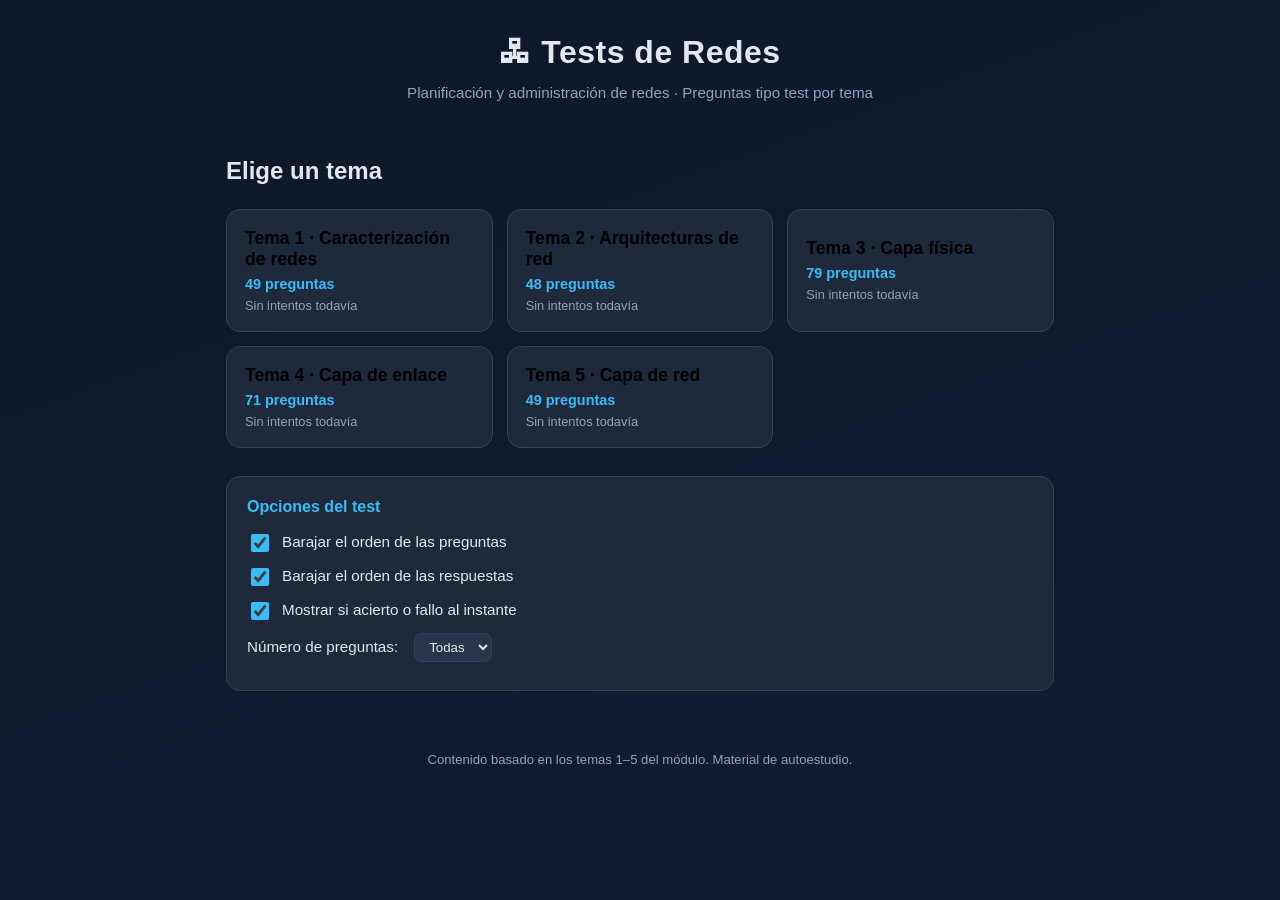
==== app/index.html @ eebf6744 "Añadir aplicación de tests por temas (296 preguntas, temas 1-5) Co-authored-by: arnaumartinezmorant-" ====
<!DOCTYPE html>
<html lang="es">
<head>
  <meta charset="UTF-8" />
  <meta name="viewport" content="width=device-width, initial-scale=1.0" />
  <title>Tests de Redes · Estudio por temas</title>
  <link rel="stylesheet" href="styles.css" />
</head>
<body>
  <header class="topbar">
    <h1>🖧 Tests de Redes</h1>
    <p class="subtitle">Planificación y administración de redes · Preguntas tipo test por tema</p>
  </header>

  <main id="app">
    <!-- Pantalla de inicio: selección de tema -->
    <section id="home" class="screen active">
      <h2>Elige un tema</h2>
      <div id="temaList" class="tema-grid"></div>

      <div class="options-panel">
        <h3>Opciones del test</h3>
        <label class="opt">
          <input type="checkbox" id="optShuffle" checked />
          Barajar el orden de las preguntas
        </label>
        <label class="opt">
          <input type="checkbox" id="optShuffleOpts" checked />
          Barajar el orden de las respuestas
        </label>
        <label class="opt">
          <input type="checkbox" id="optInstant" checked />
          Mostrar si acierto o fallo al instante
        </label>
        <label class="opt">
          Número de preguntas:
          <select id="optCount">
            <option value="0">Todas</option>
            <option value="10">10</option>
            <option value="20">20</option>
            <option value="30">30</option>
            <option value="50">50</option>
          </select>
        </label>
      </div>
    </section>

    <!-- Pantalla del test -->
    <section id="quiz" class="screen">
      <div class="quiz-head">
        <button id="btnExit" class="btn-ghost">← Salir</button>
        <span id="quizTitle" class="quiz-title"></span>
        <span id="progress" class="progress"></span>
      </div>
      <div class="progress-bar"><div id="progressFill"></div></div>

      <div id="questionBox" class="question-box"></div>

      <div class="quiz-foot">
        <span id="scoreLive" class="score-live"></span>
        <button id="btnNext" class="btn-primary" disabled>Siguiente →</button>
      </div>
    </section>

    <!-- Pantalla de resultados -->
    <section id="result" class="screen">
      <h2>Resultado</h2>
      <div id="scoreCircle" class="score-circle"><span id="scorePct">0%</span></div>
      <p id="scoreText" class="score-text"></p>
      <div id="reviewList" class="review-list"></div>
      <div class="result-actions">
        <button id="btnRetry" class="btn-primary">Repetir test</button>
        <button id="btnRetryFails" class="btn-secondary">Repasar solo fallos</button>
        <button id="btnHome" class="btn-ghost">Volver al inicio</button>
      </div>
    </section>
  </main>

  <footer class="footer">
    <p>Contenido basado en los temas 1–5 del módulo. Material de autoestudio.</p>
  </footer>

  <!-- Datos de los temas -->
  <script src="data/tema01.js"></script>
  <script src="data/tema02.js"></script>
  <script src="data/tema03.js"></script>
  <script src="data/tema04.js"></script>
  <script src="data/tema05.js"></script>
  <!-- Lógica -->
  <script src="app.js"></script>
</body>
</html>
---- app/styles.css ----
:root {
  --bg: #0f172a;
  --bg-soft: #1e293b;
  --card: #1e293b;
  --card-2: #273449;
  --accent: #38bdf8;
  --accent-2: #0ea5e9;
  --text: #e2e8f0;
  --muted: #94a3b8;
  --ok: #22c55e;
  --ok-bg: rgba(34, 197, 94, 0.15);
  --bad: #ef4444;
  --bad-bg: rgba(239, 68, 68, 0.15);
  --border: #334155;
}

* { box-sizing: border-box; }

body {
  margin: 0;
  font-family: -apple-system, BlinkMacSystemFont, "Segoe UI", Roboto, Helvetica, Arial, sans-serif;
  background: linear-gradient(160deg, #0f172a 0%, #111c33 100%);
  color: var(--text);
  min-height: 100vh;
  line-height: 1.5;
}

.topbar {
  text-align: center;
  padding: 28px 16px 12px;
}
.topbar h1 { margin: 0; font-size: 2rem; letter-spacing: 0.5px; }
.subtitle { color: var(--muted); margin: 6px 0 0; font-size: 0.95rem; }

#app {
  max-width: 860px;
  margin: 0 auto;
  padding: 16px;
}

.screen { display: none; animation: fade 0.25s ease; }
.screen.active { display: block; }
@keyframes fade { from { opacity: 0; transform: translateY(6px); } to { opacity: 1; transform: none; } }

/* ---- Selección de tema ---- */
.tema-grid {
  display: grid;
  grid-template-columns: repeat(auto-fit, minmax(240px, 1fr));
  gap: 14px;
  margin: 16px 0 28px;
}
.tema-card {
  background: var(--card);
  border: 1px solid var(--border);
  border-radius: 14px;
  padding: 18px;
  cursor: pointer;
  transition: transform 0.15s ease, border-color 0.15s ease, box-shadow 0.15s ease;
  text-align: left;
}
.tema-card:hover {
  transform: translateY(-3px);
  border-color: var(--accent);
  box-shadow: 0 8px 24px rgba(56, 189, 248, 0.15);
}
.tema-card h3 { margin: 0 0 6px; font-size: 1.1rem; }
.tema-card .count {
  color: var(--accent);
  font-size: 0.9rem;
  font-weight: 600;
}
.tema-card .best {
  display: block;
  color: var(--muted);
  font-size: 0.8rem;
  margin-top: 6px;
}

.options-panel {
  background: var(--card);
  border: 1px solid var(--border);
  border-radius: 14px;
  padding: 18px 20px;
}
.options-panel h3 { margin: 0 0 12px; font-size: 1rem; color: var(--accent); }
.opt {
  display: flex;
  align-items: center;
  gap: 10px;
  margin: 10px 0;
  font-size: 0.95rem;
  cursor: pointer;
}
.opt input[type="checkbox"] { width: 18px; height: 18px; accent-color: var(--accent); }
.opt select {
  background: var(--card-2);
  color: var(--text);
  border: 1px solid var(--border);
  border-radius: 8px;
  padding: 5px 10px;
  margin-left: 6px;
}

/* ---- Quiz ---- */
.quiz-head {
  display: flex;
  align-items: center;
  justify-content: space-between;
  gap: 10px;
  margin-bottom: 10px;
  flex-wrap: wrap;
}
.quiz-title { font-weight: 600; color: var(--accent); flex: 1; text-align: center; }
.progress { color: var(--muted); font-size: 0.9rem; }

.progress-bar {
  height: 8px;
  background: var(--card-2);
  border-radius: 99px;
  overflow: hidden;
  margin-bottom: 20px;
}
#progressFill {
  height: 100%;
  width: 0%;
  background: linear-gradient(90deg, var(--accent), var(--accent-2));
  transition: width 0.3s ease;
}

.question-box {
  background: var(--card);
  border: 1px solid var(--border);
  border-radius: 14px;
  padding: 22px;
}
.q-text { font-size: 1.15rem; font-weight: 600; margin: 0 0 18px; }

.answer {
  display: block;
  width: 100%;
  text-align: left;
  background: var(--card-2);
  border: 1px solid var(--border);
  border-radius: 10px;
  padding: 14px 16px;
  margin: 10px 0;
  color: var(--text);
  font-size: 1rem;
  cursor: pointer;
  transition: background 0.15s ease, border-color 0.15s ease;
}
.answer:hover:not(:disabled) { border-color: var(--accent); background: #2d3c54; }
.answer .letter {
  display: inline-flex;
  align-items: center;
  justify-content: center;
  width: 26px; height: 26px;
  border-radius: 50%;
  background: var(--bg);
  margin-right: 12px;
  font-weight: 700;
  font-size: 0.85rem;
}
.answer.correct { background: var(--ok-bg); border-color: var(--ok); }
.answer.correct .letter { background: var(--ok); color: #06210f; }
.answer.wrong { background: var(--bad-bg); border-color: var(--bad); }
.answer.wrong .letter { background: var(--bad); color: #2a0606; }
.answer:disabled { cursor: default; }

.explanation {
  margin-top: 16px;
  padding: 14px 16px;
  border-radius: 10px;
  background: rgba(56, 189, 248, 0.08);
  border-left: 4px solid var(--accent);
  font-size: 0.95rem;
  display: none;
}
.explanation.show { display: block; }
.explanation b { color: var(--accent); }

.quiz-foot {
  display: flex;
  align-items: center;
  justify-content: space-between;
  margin-top: 18px;
}
.score-live { color: var(--muted); font-size: 0.9rem; }

/* ---- Botones ---- */
.btn-primary, .btn-secondary, .btn-ghost {
  border: none;
  border-radius: 10px;
  padding: 11px 20px;
  font-size: 0.95rem;
  font-weight: 600;
  cursor: pointer;
  transition: opacity 0.15s ease, transform 0.1s ease;
}
.btn-primary { background: linear-gradient(90deg, var(--accent), var(--accent-2)); color: #06222e; }
.btn-secondary { background: var(--card-2); color: var(--text); border: 1px solid var(--border); }
.btn-ghost { background: transparent; color: var(--muted); }
.btn-primary:hover:not(:disabled), .btn-secondary:hover { transform: translateY(-1px); }
.btn-primary:disabled { opacity: 0.4; cursor: not-allowed; }

/* ---- Resultado ---- */
#result { text-align: center; }
.score-circle {
  width: 150px; height: 150px;
  border-radius: 50%;
  margin: 18px auto;
  display: flex; align-items: center; justify-content: center;
  font-size: 2.2rem; font-weight: 800;
  background: conic-gradient(var(--accent) 0%, var(--card-2) 0%);
}
.score-circle span {
  width: 120px; height: 120px;
  border-radius: 50%;
  background: var(--bg);
  display: flex; align-items: center; justify-content: center;
}
.score-text { color: var(--muted); margin-bottom: 20px; }

.review-list { text-align: left; margin: 20px 0; }
.review-item {
  background: var(--card);
  border: 1px solid var(--border);
  border-left: 4px solid var(--border);
  border-radius: 10px;
  padding: 14px 16px;
  margin: 10px 0;
}
.review-item.ok { border-left-color: var(--ok); }
.review-item.bad { border-left-color: var(--bad); }
.review-item .rq { font-weight: 600; margin-bottom: 8px; }
.review-item .ra { font-size: 0.92rem; margin: 3px 0; }
.review-item .ra.user-bad { color: var(--bad); }
.review-item .ra.right { color: var(--ok); }
.review-item .rexp { font-size: 0.88rem; color: var(--muted); margin-top: 8px; }

.result-actions {
  display: flex;
  gap: 10px;
  justify-content: center;
  flex-wrap: wrap;
  margin-top: 18px;
}

.footer {
  text-align: center;
  color: var(--muted);
  font-size: 0.82rem;
  padding: 30px 16px 40px;
}

@media (max-width: 520px) {
  .topbar h1 { font-size: 1.5rem; }
  .q-text { font-size: 1.05rem; }
  .quiz-title { order: 3; flex-basis: 100%; }
}
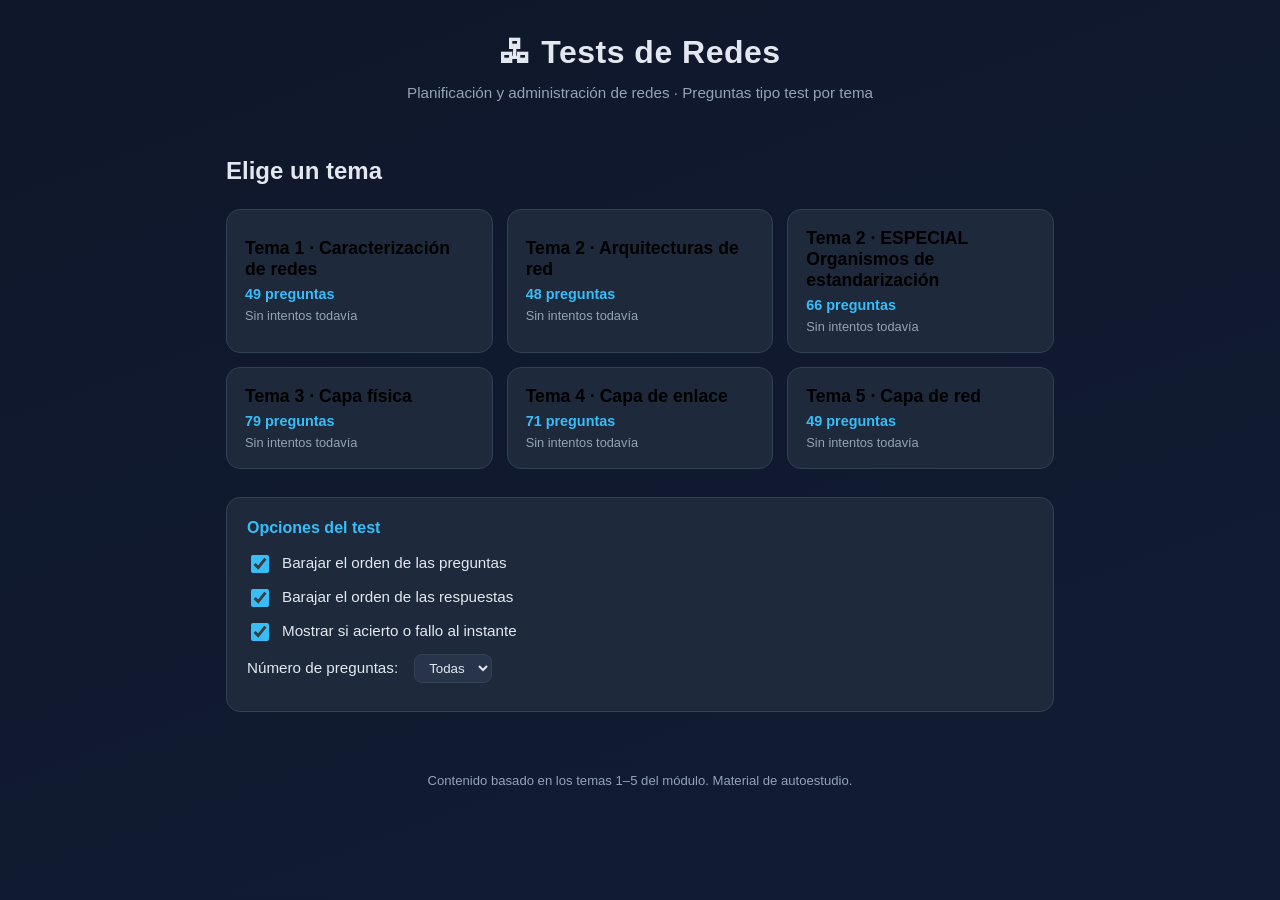
==== commit 6db37f8f: "Tema 2: añadir test ESPECIAL de organismos de estandarizacion (66 preguntas)" ====
--- a/app/index.html
+++ b/app/index.html
@@ -83,6 +83,7 @@
   <!-- Datos de los temas -->
   <script src="data/tema01.js"></script>
   <script src="data/tema02.js"></script>
+  <script src="data/tema02_organismos.js"></script>
   <script src="data/tema03.js"></script>
   <script src="data/tema04.js"></script>
   <script src="data/tema05.js"></script>
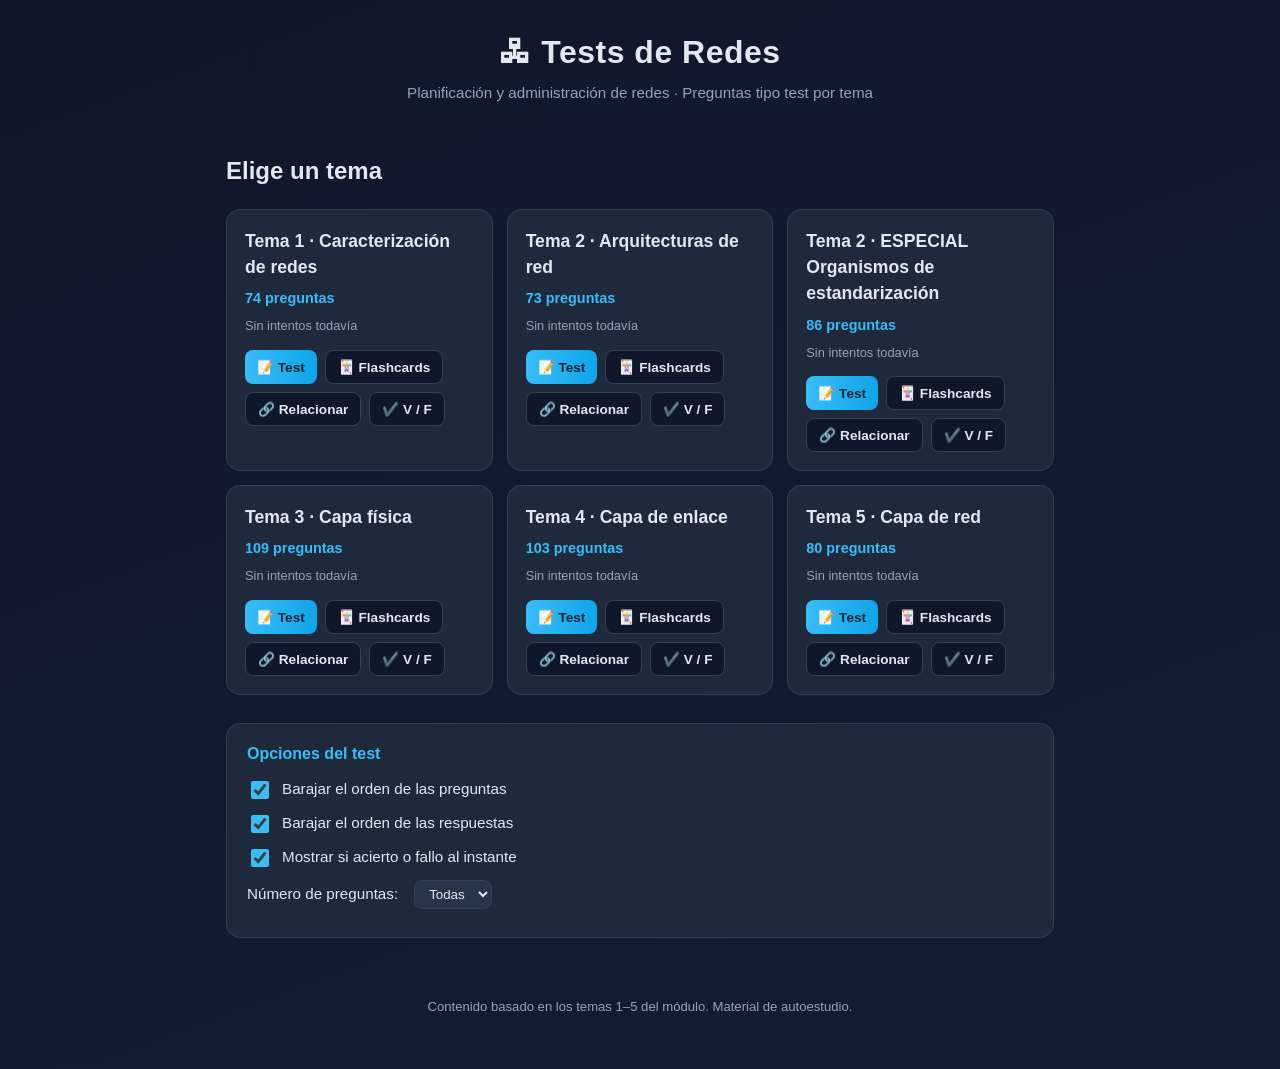
==== commit fc1dc80f: "Ampliar tests (+150 preguntas) y añadir modos de repaso: flashcards, relacionar y verdadero/falso" ====
--- a/app/index.html
+++ b/app/index.html
@@ -74,6 +74,62 @@
         <button id="btnHome" class="btn-ghost">Volver al inicio</button>
       </div>
     </section>
+
+    <!-- Pantalla FLASHCARDS -->
+    <section id="flashcards" class="screen">
+      <div class="quiz-head">
+        <button id="btnFlashExit" class="btn-ghost">← Salir</button>
+        <span id="flashTitle" class="quiz-title"></span>
+        <span id="flashProgress" class="progress"></span>
+      </div>
+      <div id="flashCard" class="flash-card">
+        <div class="flash-inner">
+          <div class="flash-face flash-front"><span id="flashFront"></span></div>
+          <div class="flash-face flash-back"><span id="flashBack"></span></div>
+        </div>
+      </div>
+      <p id="flashHint" class="flash-hint"></p>
+      <div class="quiz-foot">
+        <button id="btnFlashPrev" class="btn-secondary">← Anterior</button>
+        <button id="btnFlashNext" class="btn-primary">Siguiente →</button>
+      </div>
+    </section>
+
+    <!-- Pantalla RELACIONAR (matching) -->
+    <section id="matching" class="screen">
+      <div class="quiz-head">
+        <button id="btnMatchExit" class="btn-ghost">← Salir</button>
+        <span id="matchTitle" class="quiz-title"></span>
+        <span id="matchProgress" class="progress"></span>
+      </div>
+      <p class="match-instr">Selecciona un concepto de la izquierda y luego su pareja de la derecha.</p>
+      <div id="matchMsg" class="match-msg"></div>
+      <div class="match-cols">
+        <div id="matchLeft" class="match-col"></div>
+        <div id="matchRight" class="match-col"></div>
+      </div>
+    </section>
+
+    <!-- Pantalla VERDADERO / FALSO -->
+    <section id="vf" class="screen">
+      <div class="quiz-head">
+        <button id="btnVfExit" class="btn-ghost">← Salir</button>
+        <span id="vfTitle" class="quiz-title"></span>
+        <span id="vfProgress" class="progress"></span>
+      </div>
+      <div class="question-box">
+        <p id="vfStatement" class="q-text"></p>
+        <div class="vf-buttons">
+          <button id="btnVerdadero" class="btn-vf vf-true">✔️ Verdadero</button>
+          <button id="btnFalso" class="btn-vf vf-false">✖️ Falso</button>
+        </div>
+        <div id="vfExp" class="explanation"></div>
+      </div>
+      <div class="quiz-foot">
+        <span id="vfScore" class="score-live"></span>
+        <button id="btnVfNext" class="btn-primary" disabled>Siguiente →</button>
+      </div>
+    </section>
   </main>
 
   <footer class="footer">
@@ -82,11 +138,19 @@
 
   <!-- Datos de los temas -->
   <script src="data/tema01.js"></script>
+  <script src="data/tema01_extra.js"></script>
   <script src="data/tema02.js"></script>
+  <script src="data/tema02_extra.js"></script>
   <script src="data/tema02_organismos.js"></script>
+  <script src="data/tema02_organismos_extra.js"></script>
   <script src="data/tema03.js"></script>
+  <script src="data/tema03_extra.js"></script>
   <script src="data/tema04.js"></script>
+  <script src="data/tema04_extra.js"></script>
   <script src="data/tema05.js"></script>
+  <script src="data/tema05_extra.js"></script>
+  <!-- Repaso (flashcards, relacionar, verdadero/falso) -->
+  <script src="data/repaso.js"></script>
   <!-- Lógica -->
   <script src="app.js"></script>
 </body>
--- a/app/styles.css
+++ b/app/styles.css
@@ -258,3 +258,126 @@
   .q-text { font-size: 1.05rem; }
   .quiz-title { order: 3; flex-basis: 100%; }
 }
+
+
+
+/* ---- Botones de modo en las tarjetas de tema ---- */
+.mode-row {
+  display: flex;
+  flex-wrap: wrap;
+  gap: 8px;
+  margin-top: 14px;
+}
+.mode-btn {
+  background: var(--bg);
+  color: var(--text);
+  border: 1px solid var(--border);
+  border-radius: 8px;
+  padding: 8px 12px;
+  font-size: 0.85rem;
+  font-weight: 600;
+  cursor: pointer;
+  transition: background 0.15s ease, border-color 0.15s ease, transform 0.1s ease;
+}
+.mode-btn:hover { border-color: var(--accent); transform: translateY(-1px); }
+.mode-btn.primary { background: linear-gradient(90deg, var(--accent), var(--accent-2)); color: #06222e; border: none; }
+
+/* ---- Flashcards ---- */
+.flash-card {
+  perspective: 1200px;
+  margin: 30px auto;
+  max-width: 560px;
+  height: 260px;
+  cursor: pointer;
+}
+.flash-inner {
+  position: relative;
+  width: 100%;
+  height: 100%;
+  transition: transform 0.5s;
+  transform-style: preserve-3d;
+}
+.flash-card.flipped .flash-inner { transform: rotateY(180deg); }
+.flash-face {
+  position: absolute;
+  width: 100%;
+  height: 100%;
+  backface-visibility: hidden;
+  -webkit-backface-visibility: hidden;
+  display: flex;
+  align-items: center;
+  justify-content: center;
+  text-align: center;
+  padding: 28px;
+  border-radius: 16px;
+  border: 1px solid var(--border);
+}
+.flash-front {
+  background: linear-gradient(160deg, #273449, #1e293b);
+  font-size: 1.5rem;
+  font-weight: 700;
+  color: var(--accent);
+}
+.flash-back {
+  background: var(--card);
+  font-size: 1.05rem;
+  transform: rotateY(180deg);
+  color: var(--text);
+}
+.flash-hint { text-align: center; color: var(--muted); font-size: 0.85rem; }
+
+/* ---- Relacionar (matching) ---- */
+.match-instr { color: var(--muted); font-size: 0.9rem; text-align: center; }
+.match-msg {
+  text-align: center;
+  min-height: 22px;
+  font-weight: 600;
+  color: var(--accent);
+  opacity: 0;
+  transition: opacity 0.2s ease;
+}
+.match-msg.show { opacity: 1; }
+.match-cols {
+  display: grid;
+  grid-template-columns: 1fr 1fr;
+  gap: 14px;
+  margin-top: 10px;
+}
+.match-col { display: flex; flex-direction: column; gap: 10px; }
+.match-item {
+  background: var(--card-2);
+  color: var(--text);
+  border: 1px solid var(--border);
+  border-radius: 10px;
+  padding: 12px 14px;
+  font-size: 0.92rem;
+  cursor: pointer;
+  text-align: left;
+  transition: background 0.15s ease, border-color 0.15s ease;
+}
+.match-item:hover:not(:disabled) { border-color: var(--accent); }
+.match-item.selected { border-color: var(--accent); background: #2d3c54; box-shadow: 0 0 0 2px rgba(56,189,248,0.3); }
+.match-item.matched { background: var(--ok-bg); border-color: var(--ok); color: var(--muted); cursor: default; }
+.match-done { grid-column: 1 / -1; text-align: center; color: var(--ok); font-weight: 700; margin-top: 12px; }
+
+/* ---- Verdadero / Falso ---- */
+.vf-buttons { display: flex; gap: 14px; margin: 10px 0; }
+.btn-vf {
+  flex: 1;
+  border: none;
+  border-radius: 12px;
+  padding: 18px;
+  font-size: 1.1rem;
+  font-weight: 700;
+  cursor: pointer;
+  transition: transform 0.1s ease, opacity 0.15s ease;
+}
+.btn-vf:hover:not(:disabled) { transform: translateY(-2px); }
+.btn-vf:disabled { opacity: 0.6; cursor: default; }
+.vf-true { background: var(--ok-bg); color: var(--ok); border: 1px solid var(--ok); }
+.vf-false { background: var(--bad-bg); color: var(--bad); border: 1px solid var(--bad); }
+
+@media (max-width: 520px) {
+  .flash-card { height: 220px; }
+  .flash-front { font-size: 1.2rem; }
+}
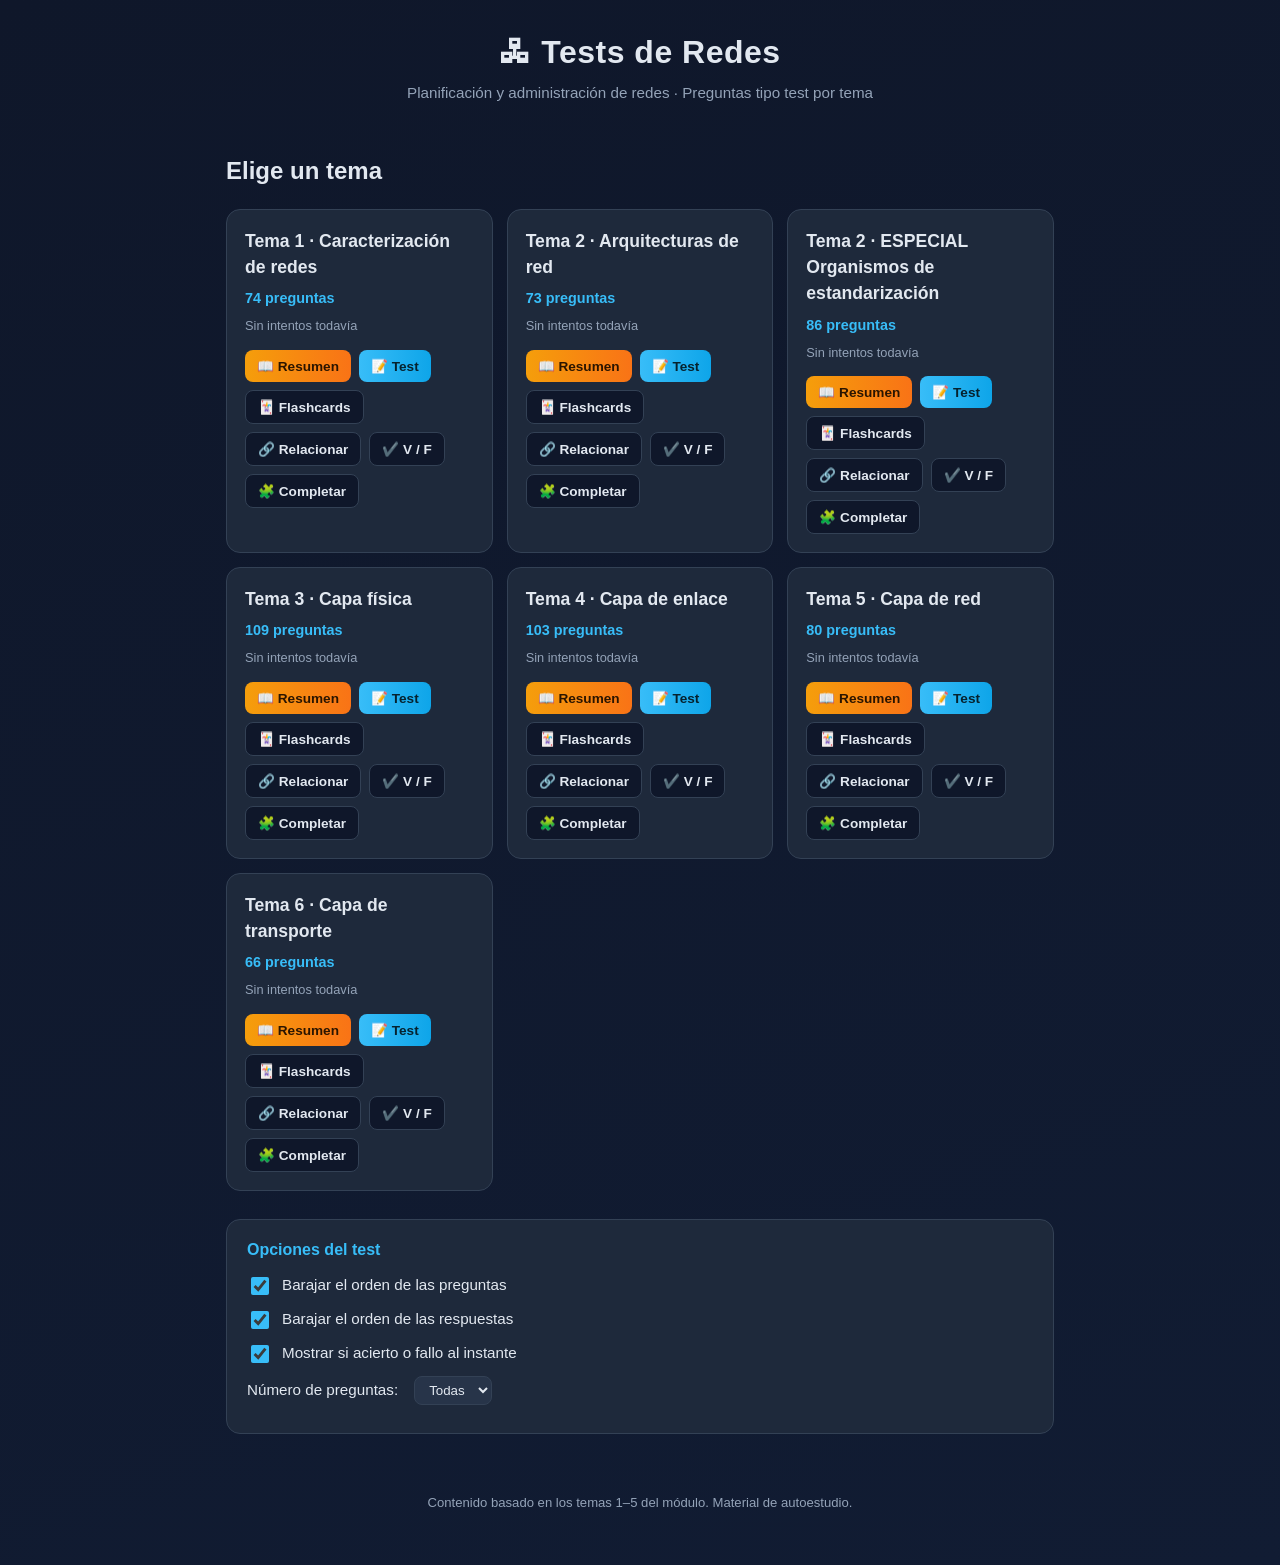
==== commit ad07a103: "Añadir Tema 6 (transporte), resumenes visuales por tema, modo Completar y ampliar repaso (mas relaci" ====
--- a/app/index.html
+++ b/app/index.html
@@ -110,6 +110,33 @@
       </div>
     </section>
 
+    <!-- Pantalla RESUMEN -->
+    <section id="resumen" class="screen">
+      <div class="quiz-head">
+        <button id="btnResumenExit" class="btn-ghost">← Salir</button>
+        <span id="resumenTitle" class="quiz-title"></span>
+        <span class="progress"></span>
+      </div>
+      <article id="resumenBody" class="resumen-body"></article>
+      <div class="result-actions">
+        <button id="btnResumenExit2" class="btn-ghost" onclick="document.getElementById('btnResumenExit').click()">Volver al inicio</button>
+      </div>
+    </section>
+
+    <!-- Pantalla COMPLETAR (cloze) -->
+    <section id="huecos" class="screen">
+      <div class="quiz-head">
+        <button id="btnHuecosExit" class="btn-ghost">← Salir</button>
+        <span id="huecosTitle" class="quiz-title"></span>
+        <span id="huecosProgress" class="progress"></span>
+      </div>
+      <div id="huecosBox" class="cloze-box"></div>
+      <div class="quiz-foot">
+        <span id="huecosScore" class="score-live"></span>
+        <button id="btnHuecosNext" class="btn-primary" disabled>Siguiente →</button>
+      </div>
+    </section>
+
     <!-- Pantalla VERDADERO / FALSO -->
     <section id="vf" class="screen">
       <div class="quiz-head">
@@ -149,8 +176,12 @@
   <script src="data/tema04_extra.js"></script>
   <script src="data/tema05.js"></script>
   <script src="data/tema05_extra.js"></script>
+  <script src="data/tema06.js"></script>
   <!-- Repaso (flashcards, relacionar, verdadero/falso) -->
   <script src="data/repaso.js"></script>
+  <script src="data/repaso_extra.js"></script>
+  <!-- Resúmenes visuales -->
+  <script src="data/resumenes.js"></script>
   <!-- Lógica -->
   <script src="app.js"></script>
 </body>
--- a/app/styles.css
+++ b/app/styles.css
@@ -381,3 +381,98 @@
   .flash-card { height: 220px; }
   .flash-front { font-size: 1.2rem; }
 }
+
+
+
+/* ---- Resumen visual ---- */
+.mode-btn.resumen { background: linear-gradient(90deg, #f59e0b, #f97316); color: #2a1500; border: none; }
+.resumen-body {
+  background: var(--card);
+  border: 1px solid var(--border);
+  border-radius: 14px;
+  padding: 22px 24px;
+  line-height: 1.65;
+}
+.resumen-body .rs-intro {
+  background: linear-gradient(160deg, rgba(56,189,248,0.12), rgba(14,165,233,0.06));
+  border-left: 4px solid var(--accent);
+  border-radius: 10px;
+  padding: 14px 16px;
+  font-size: 1.02rem;
+  margin-bottom: 18px;
+}
+.resumen-body h3 {
+  margin: 24px 0 10px;
+  font-size: 1.15rem;
+  color: var(--accent);
+  border-bottom: 1px solid var(--border);
+  padding-bottom: 6px;
+}
+.resumen-body .rs-list { margin: 8px 0; padding-left: 22px; }
+.resumen-body .rs-list li { margin: 7px 0; }
+.resumen-body b { color: #e9f3ff; }
+.resumen-body .rs-callout {
+  background: rgba(34,197,94,0.10);
+  border-left: 4px solid var(--ok);
+  border-radius: 10px;
+  padding: 12px 16px;
+  margin: 12px 0;
+}
+.resumen-body .rs-note {
+  background: rgba(245,158,11,0.10);
+  border-left: 4px solid #f59e0b;
+  border-radius: 10px;
+  padding: 12px 16px;
+  margin: 12px 0;
+  font-size: 0.95rem;
+}
+.resumen-body .rs-badge {
+  display: inline-block;
+  background: var(--bg);
+  border: 1px solid var(--accent);
+  color: var(--accent);
+  border-radius: 6px;
+  padding: 1px 8px;
+  font-weight: 700;
+  font-size: 0.9rem;
+  white-space: nowrap;
+}
+.resumen-body .rs-table {
+  width: 100%;
+  border-collapse: collapse;
+  margin: 12px 0;
+  font-size: 0.92rem;
+}
+.resumen-body .rs-table th, .resumen-body .rs-table td {
+  border: 1px solid var(--border);
+  padding: 8px 10px;
+  text-align: left;
+  vertical-align: top;
+}
+.resumen-body .rs-table th { background: var(--card-2); color: var(--accent); }
+.resumen-body .rs-table tr:nth-child(even) td { background: rgba(255,255,255,0.02); }
+
+/* ---- Rellenar huecos (cloze) ---- */
+.cloze-box {
+  background: var(--card);
+  border: 1px solid var(--border);
+  border-radius: 14px;
+  padding: 22px;
+}
+.cloze-text { font-size: 1.15rem; font-weight: 600; margin-bottom: 18px; }
+.cloze-gap { color: var(--accent); font-weight: 800; letter-spacing: 1px; }
+.cloze-options { display: flex; flex-direction: column; gap: 10px; }
+.cloze-opt {
+  background: var(--card-2);
+  border: 1px solid var(--border);
+  border-radius: 10px;
+  padding: 13px 16px;
+  color: var(--text);
+  font-size: 1rem;
+  cursor: pointer;
+  text-align: left;
+  transition: background 0.15s ease, border-color 0.15s ease;
+}
+.cloze-opt:hover:not(:disabled) { border-color: var(--accent); background: #2d3c54; }
+.cloze-opt.correct { background: var(--ok-bg); border-color: var(--ok); }
+.cloze-opt.wrong { background: var(--bad-bg); border-color: var(--bad); }
